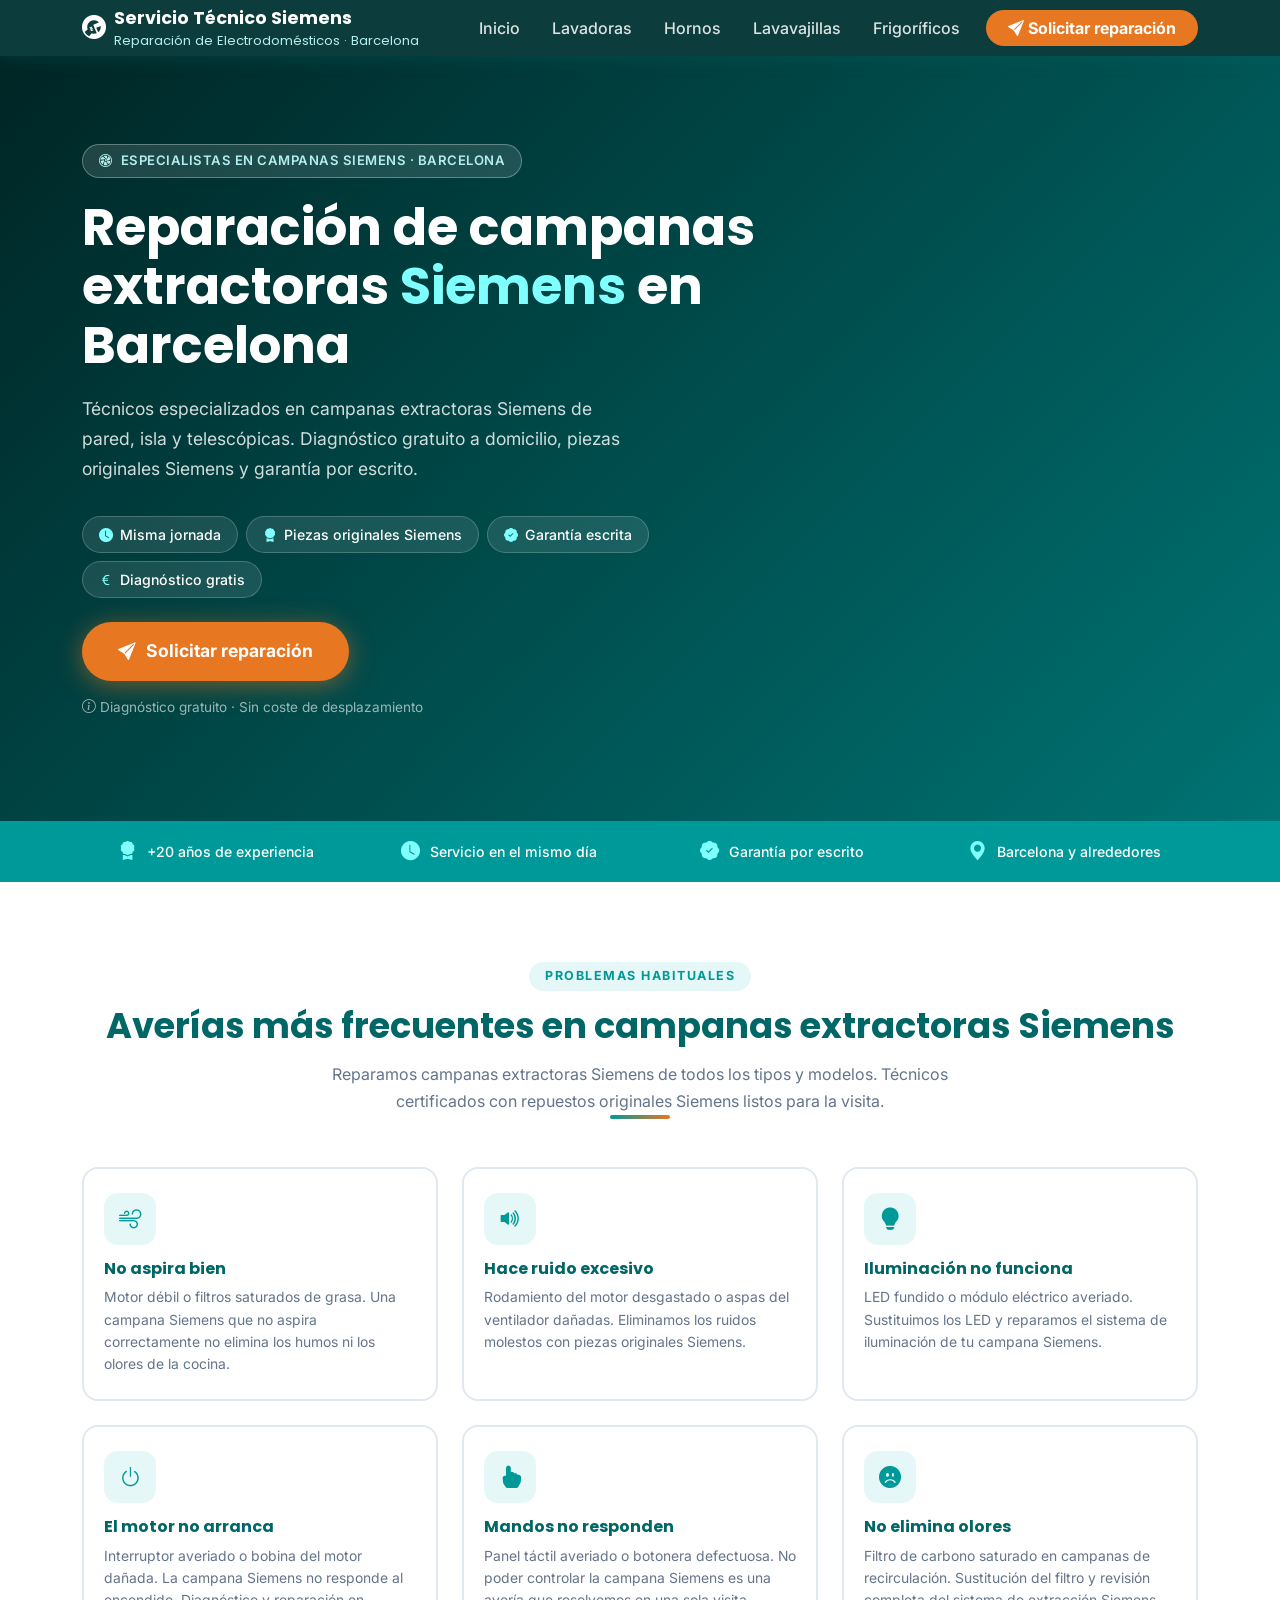
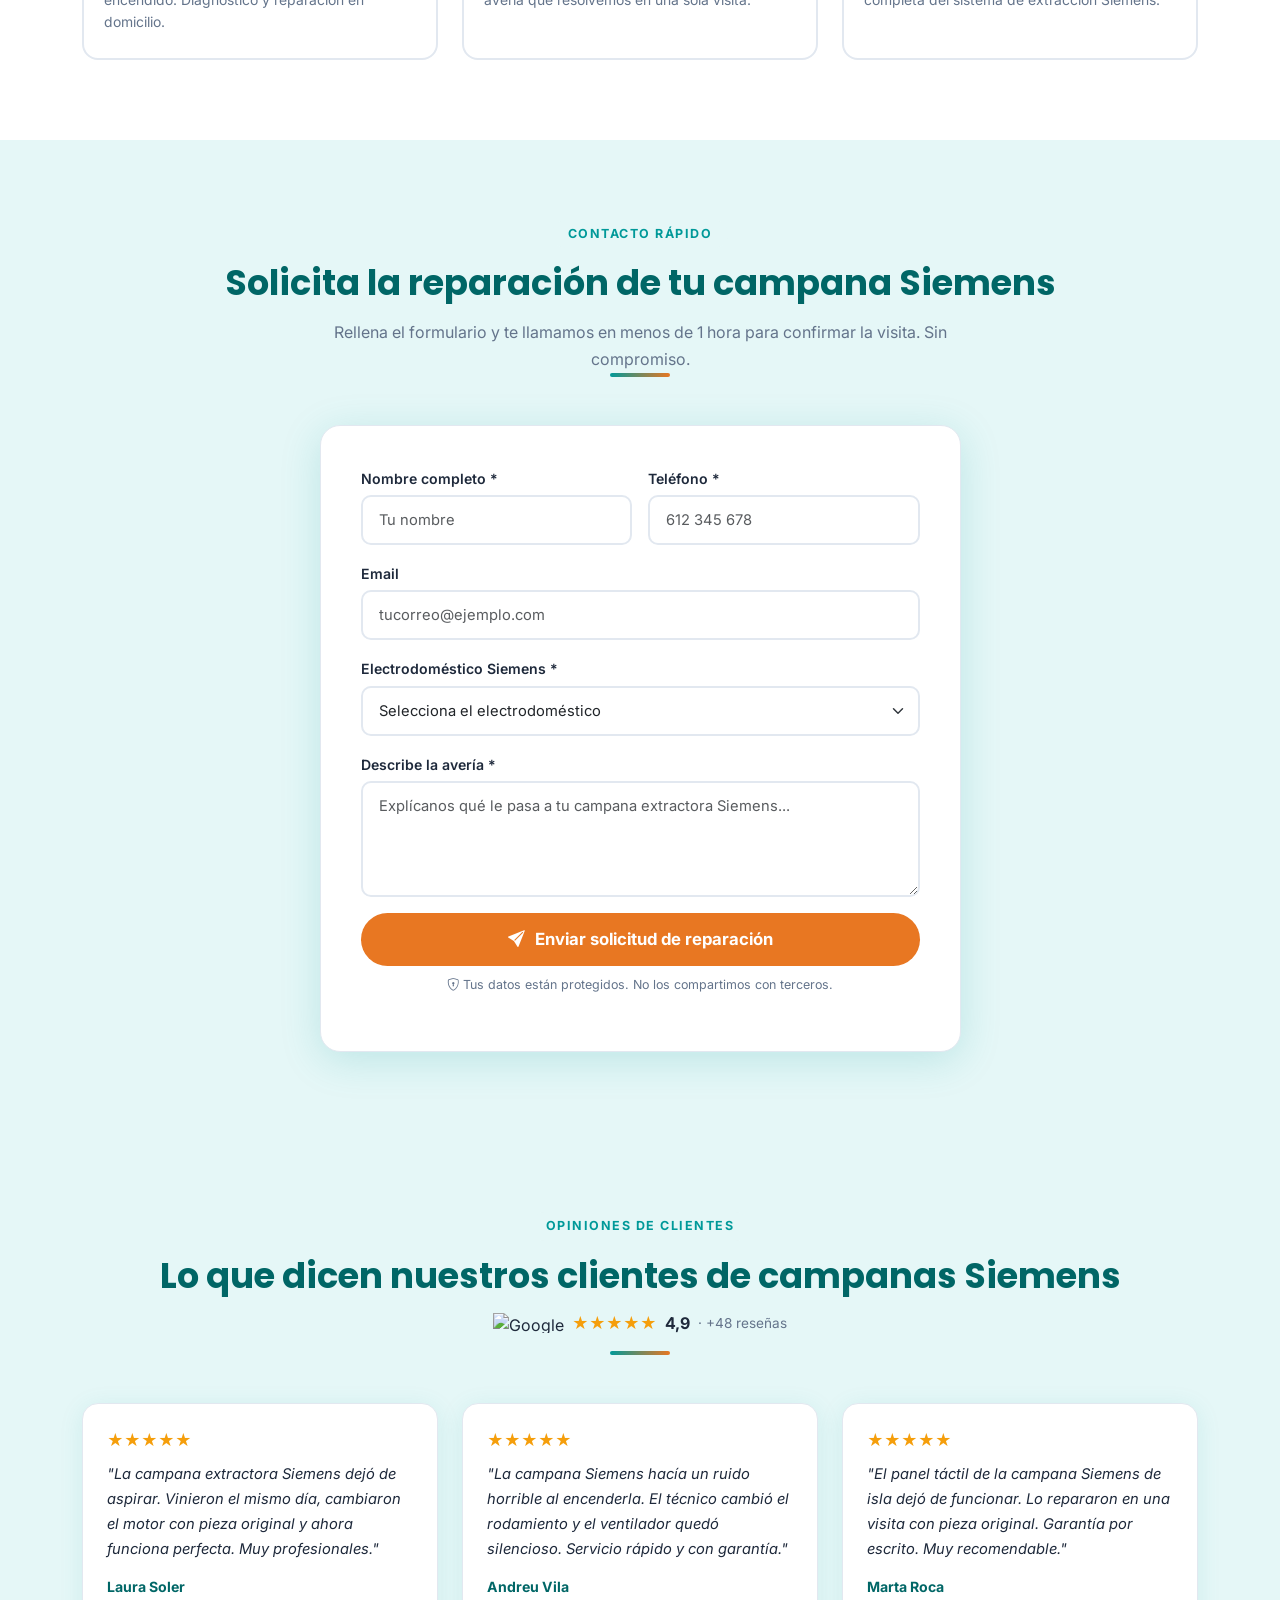
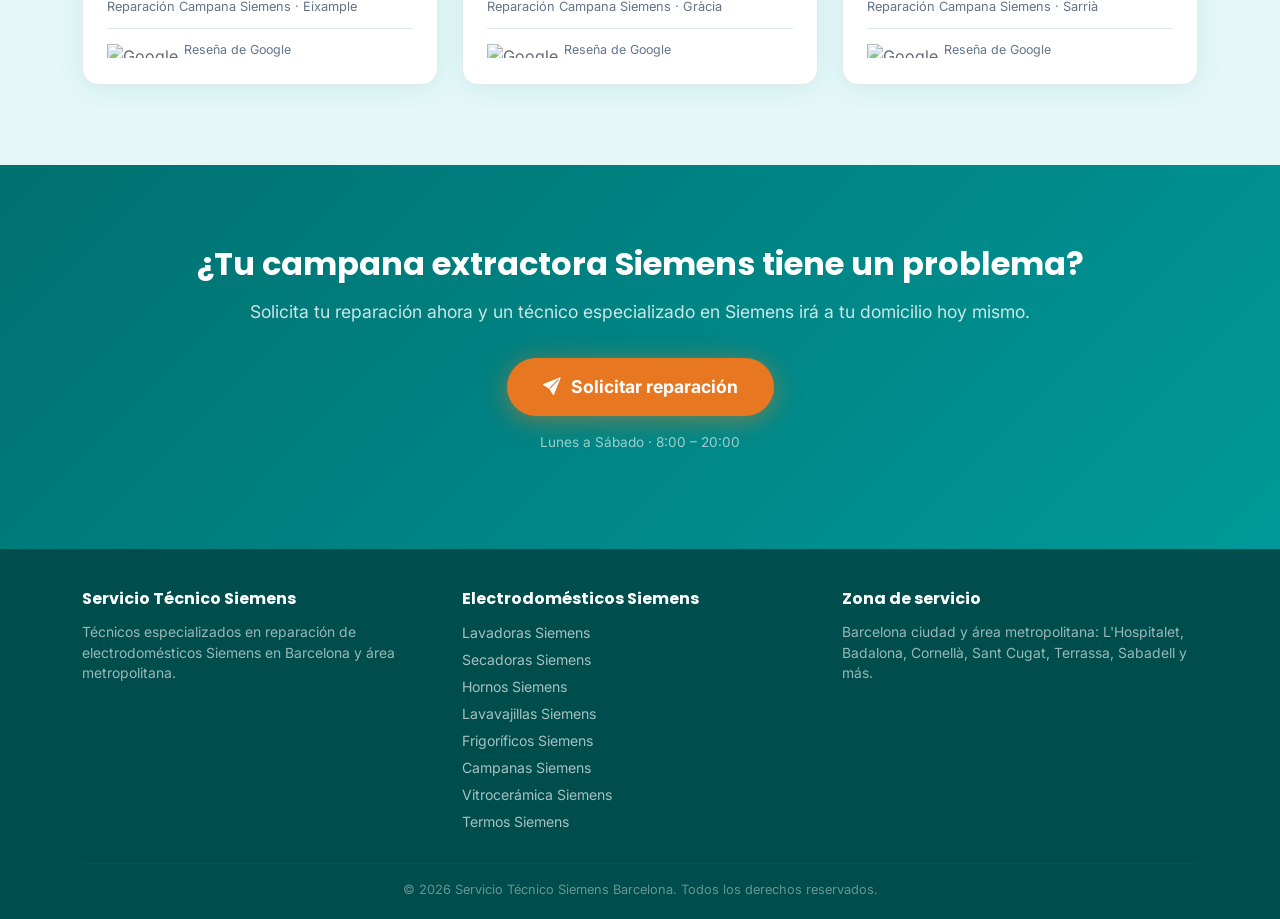
==== campanas.html @ 7dba1a5f "Sitio web completo Servicio Técnico Siemens Barcelona 9 páginas HTML optimizadas para SEO (inicio + " ====
<!DOCTYPE html>
<html lang="es">
<head>
  <meta charset="UTF-8" />
  <meta name="viewport" content="width=device-width, initial-scale=1.0" />
  <meta name="description" content="Reparación de campanas extractoras Siemens en Barcelona. Técnico a domicilio. Campanas de pared, isla y telescópicas Siemens." />
  <meta name="keywords" content="reparar campana Siemens Barcelona, campana extractora Siemens avería, campana Siemens no aspira, técnico campana Siemens Barcelona, reparación campana extractora Siemens" />
  <meta name="robots" content="index, follow" />
  <meta property="og:title" content="Reparación Campanas Extractoras Siemens Barcelona | Servicio Técnico" />
  <meta property="og:description" content="Reparación de campanas extractoras Siemens en Barcelona. Técnico a domicilio. Campanas de pared, isla y telescópicas Siemens." />
  <meta property="og:type" content="website" />
  <title>Reparación Campanas Extractoras Siemens Barcelona | Servicio Técnico</title>

  <!-- ============================================================ -->
  <!-- TODO: Google Ads – sustituye AW-XXXXXXXXXX por tu ID real    -->
  <!-- ============================================================ -->
  <script async src="https://www.googletagmanager.com/gtag/js?id=AW-XXXXXXXXXX"></script>
  <script>
    window.dataLayer = window.dataLayer || [];
    function gtag(){dataLayer.push(arguments);}
    gtag('js', new Date());
    gtag('config', 'AW-XXXXXXXXXX');
  </script>
  <script>
    (function() {
      var _origFetch = window.fetch;
      window.fetch = function() {
        var args = Array.prototype.slice.call(arguments);
        var url = args[0] instanceof Request ? args[0].url : String(args[0]);
        var promise = _origFetch.apply(this, args);
        if (url.indexOf('emailjs.com') !== -1) {
          promise.then(function(response) {
            if (response.ok && typeof gtag === 'function') {
              gtag('event', 'conversion', { 'send_to': 'AW-XXXXXXXXXX/CONVERSION_LABEL' }); // TODO: reemplaza
            }
          }).catch(function() {});
        }
        return promise;
      };
    })();
  </script>

  <!-- ============================================================ -->
  <!-- TODO: Google Tag Manager – sustituye GTM-XXXXXXX por tu ID  -->
  <!-- ============================================================ -->
  <script>(function(w,d,s,l,i){w[l]=w[l]||[];w[l].push({'gtm.start':
  new Date().getTime(),event:'gtm.js'});var f=d.getElementsByTagName(s)[0],
  j=d.createElement(s),dl=l!='dataLayer'?'&l='+l:'';j.async=true;j.src=
  'https://www.googletagmanager.com/gtm.js?id='+i+dl;f.parentNode.insertBefore(j,f);
  })(window,document,'script','dataLayer','GTM-XXXXXXX');</script>

  <!-- ============================================================ -->
  <!-- TODO: reCAPTCHA v3 – sustituye YOUR_RECAPTCHA_KEY            -->
  <!-- ============================================================ -->
  <script src="https://www.google.com/recaptcha/api.js?render=YOUR_RECAPTCHA_KEY"></script>

  <!-- ============================================================ -->
  <!-- TODO: Microsoft Clarity – sustituye YOUR_CLARITY_ID          -->
  <!-- ============================================================ -->
  <script type="text/javascript">
    (function(c,l,a,r,i,t,y){
      c[a]=c[a]||function(){(c[a].q=c[a].q||[]).push(arguments)};
      t=l.createElement(r);t.async=1;t.src="https://www.clarity.ms/tag/"+i;
      y=l.getElementsByTagName(r)[0];y.parentNode.insertBefore(t,y);
    })(window, document, "clarity", "script", "YOUR_CLARITY_ID");
  </script>

  <link rel="preconnect" href="https://fonts.googleapis.com" />
  <link rel="preconnect" href="https://fonts.gstatic.com" crossorigin />
  <link href="https://fonts.googleapis.com/css2?family=Inter:wght@400;500;600;700&family=Poppins:wght@600;700;800&display=swap" rel="stylesheet" />
  <link href="https://cdn.jsdelivr.net/npm/bootstrap@5.3.3/dist/css/bootstrap.min.css" rel="stylesheet" />
  <link rel="stylesheet" href="https://cdn.jsdelivr.net/npm/bootstrap-icons@1.11.3/font/bootstrap-icons.min.css" />

  <style>
    :root {
      --primary:#009999; --primary-dark:#006666; --primary-light:#00b3b3;
      --accent:#E87722; --accent-dark:#C55E0E;
      --light-bg:#E5F7F7; --dark-bg:#004D4D;
      --text-dark:#1e293b; --text-muted:#64748b; --border:#e2e8f0;
      --shadow:0 4px 24px rgba(0,153,153,0.10); --shadow-lg:0 8px 40px rgba(0,153,153,0.18);
    }
    * { box-sizing: border-box; }
    html { scroll-behavior: smooth; }
    body { font-family: 'Inter', sans-serif; color: var(--text-dark); background: #fff; overflow-x: hidden; }
    h1,h2,h3,h4,h5,h6 { font-family: 'Poppins', sans-serif; font-weight: 700; }
    .navbar { background: rgba(0,50,50,0.95); backdrop-filter: blur(10px); padding: 0; position: sticky; top: 0; z-index: 1000; box-shadow: 0 2px 16px rgba(0,100,100,0.35); }
    .navbar-brand { color: #fff !important; font-family: 'Poppins', sans-serif; font-weight: 700; font-size: 1.1rem; }
    .navbar-brand span { color: #b3eeee; font-weight: 400; font-size: 0.82rem; display: block; }
    .nav-link { color: rgba(255,255,255,0.85) !important; font-weight: 500; padding: 6px 14px !important; border-radius: 8px; transition: background 0.2s; }
    .nav-link:hover, .nav-link.active-page { background: rgba(255,255,255,0.15); color: #fff !important; }
    .btn-nav-cta { background: var(--accent); color: #fff !important; border-radius: 50px !important; padding: 8px 22px !important; font-weight: 700; transition: background 0.2s; text-decoration: none; }
    .btn-nav-cta:hover { background: var(--accent-dark); color: #fff !important; }
    .navbar-toggler { border-color: rgba(255,255,255,0.3); }
    .navbar-toggler-icon { filter: invert(1); }
    #hero { position: relative; min-height: 85vh; display: flex; align-items: center; overflow: hidden; background: var(--dark-bg); }
    #hero .hero-overlay { position: absolute; inset: 0; background: linear-gradient(135deg, rgba(0,30,30,0.85) 0%, rgba(0,153,153,0.50) 100%); z-index: 1; }
    #hero .container { position: relative; z-index: 2; }
    .hero-badge { display: inline-flex; align-items: center; gap: 8px; background: rgba(255,255,255,0.12); border: 1px solid rgba(255,255,255,0.3); color: #b3eeee; font-size: 0.82rem; font-weight: 600; letter-spacing: 0.5px; text-transform: uppercase; padding: 6px 16px; border-radius: 50px; margin-bottom: 20px; }
    .hero-title { font-size: clamp(1.9rem, 4.5vw, 3.2rem); color: #fff; line-height: 1.15; margin-bottom: 20px; }
    .hero-title .highlight { color: #80FFFF; }
    .hero-subtitle { font-size: 1.1rem; color: rgba(255,255,255,0.82); line-height: 1.7; margin-bottom: 32px; max-width: 560px; }
    .hero-benefit-pill { display: inline-flex; align-items: center; gap: 7px; background: rgba(255,255,255,0.10); border: 1px solid rgba(255,255,255,0.2); color: #fff; font-size: 0.88rem; font-weight: 500; padding: 7px 16px; border-radius: 50px; }
    .hero-benefit-pill i { color: #80FFFF; }
    .btn-hero-call { background: var(--accent); color: #fff; font-weight: 700; font-size: 1.1rem; padding: 16px 36px; border-radius: 50px; border: none; box-shadow: 0 4px 24px rgba(232,119,34,0.5); transition: all 0.25s; text-decoration: none; display: inline-flex; align-items: center; gap: 10px; }
    .btn-hero-call:hover { background: var(--accent-dark); transform: translateY(-2px); color: #fff; }
    #trust-bar { background: var(--primary); padding: 16px 0; }
    .trust-item { display: flex; align-items: center; gap: 10px; color: #fff; font-size: 0.88rem; font-weight: 500; }
    .trust-item i { font-size: 1.2rem; color: #80FFFF; }
    .section-label { display: inline-block; background: var(--light-bg); color: var(--primary); font-size: 0.78rem; font-weight: 700; letter-spacing: 1.5px; text-transform: uppercase; padding: 5px 16px; border-radius: 50px; margin-bottom: 14px; }
    .section-title { font-size: clamp(1.5rem, 3vw, 2.2rem); color: var(--primary-dark); line-height: 1.2; margin-bottom: 14px; }
    .section-subtitle { color: var(--text-muted); font-size: 1rem; line-height: 1.7; max-width: 620px; margin: 0 auto; }
    .section-divider { width: 60px; height: 4px; background: linear-gradient(90deg, var(--primary) 0%, var(--accent) 100%); border-radius: 2px; margin: 0 auto 40px; }
    .problem-card { border: 2px solid var(--border); border-radius: 16px; padding: 24px 20px; height: 100%; transition: all 0.25s; }
    .problem-card:hover { border-color: var(--primary); box-shadow: var(--shadow-lg); transform: translateY(-3px); }
    .problem-icon { width: 52px; height: 52px; background: var(--light-bg); border-radius: 14px; display: flex; align-items: center; justify-content: center; margin-bottom: 14px; }
    .problem-icon i { font-size: 1.4rem; color: var(--primary); }
    .problem-card h3 { font-size: 1rem; margin-bottom: 8px; color: var(--primary-dark); }
    .problem-card p { font-size: 0.87rem; color: var(--text-muted); margin: 0; line-height: 1.6; }
    .form-card { background: #fff; border-radius: 20px; padding: 40px; box-shadow: var(--shadow-lg); border: 1px solid var(--border); }
    .form-label { font-size: 0.88rem; font-weight: 600; margin-bottom: 6px; color: var(--text-dark); }
    .form-control, .form-select { border: 2px solid var(--border); border-radius: 10px; padding: 12px 16px; font-size: 0.92rem; transition: border-color 0.2s, box-shadow 0.2s; }
    .form-control:focus, .form-select:focus { border-color: var(--primary); box-shadow: 0 0 0 3px rgba(0,153,153,0.12); outline: none; }
    .btn-submit { background: var(--accent); color: #fff; font-weight: 700; font-size: 1.05rem; padding: 14px 32px; border-radius: 50px; border: none; width: 100%; display: flex; align-items: center; justify-content: center; gap: 10px; transition: all 0.25s; cursor: pointer; }
    .btn-submit:hover { background: var(--accent-dark); transform: translateY(-1px); }
    .btn-submit:disabled { opacity: 0.7; cursor: not-allowed; transform: none; }
    #reviews { padding: 80px 0; background: var(--light-bg); }
    .review-card { background: #fff; border-radius: 16px; padding: 24px; box-shadow: var(--shadow); border: 1px solid var(--border); height: 100%; }
    .review-stars { color: #f59e0b; font-size: 1rem; margin-bottom: 10px; }
    .review-text { color: var(--text-dark); font-size: 0.92rem; line-height: 1.7; margin-bottom: 14px; font-style: italic; }
    .reviewer-name { font-weight: 700; font-size: 0.88rem; color: var(--primary-dark); }
    .reviewer-appliance { font-size: 0.8rem; color: var(--text-muted); }
    .google-badge { display: flex; align-items: center; gap: 6px; margin-top: 12px; padding-top: 12px; border-top: 1px solid var(--border); }
    #cookieBanner { display:none; position:fixed; bottom:0; left:0; right:0; z-index:9998; background:#002B2B; color:#fff; padding:16px 22px; box-shadow:0 -4px 24px rgba(0,0,0,0.25); }
    footer { background: var(--dark-bg); color: rgba(255,255,255,0.75); padding: 40px 0 20px; }
    footer a { color: rgba(255,255,255,0.65); text-decoration: none; display: block; margin-bottom: 6px; font-size: 0.88rem; }
    footer a:hover { color: #fff; }
    footer h6 { color: #fff; font-weight: 700; margin-bottom: 14px; }
  </style>
</head>
<body>

<noscript><iframe src="https://www.googletagmanager.com/ns.html?id=GTM-XXXXXXX" height="0" width="0" style="display:none;visibility:hidden"></iframe></noscript>

<nav class="navbar navbar-expand-lg">
  <div class="container">
    <a class="navbar-brand d-flex align-items-center gap-2" href="index.html">
      <i class="bi bi-wrench-adjustable-circle-fill fs-4"></i>
      <div>Servicio Técnico Siemens<span>Reparación de Electrodomésticos · Barcelona</span></div>
    </a>
    <button class="navbar-toggler" type="button" data-bs-toggle="collapse" data-bs-target="#navMenu"><span class="navbar-toggler-icon"></span></button>
    <div class="collapse navbar-collapse" id="navMenu">
      <ul class="navbar-nav ms-auto align-items-center gap-1">
        <li class="nav-item"><a class="nav-link" href="index.html">Inicio</a></li>
        <li class="nav-item"><a class="nav-link" href="lavadoras.html">Lavadoras</a></li>
        <li class="nav-item"><a class="nav-link" href="hornos.html">Hornos</a></li>
        <li class="nav-item"><a class="nav-link" href="lavavajillas.html">Lavavajillas</a></li>
        <li class="nav-item"><a class="nav-link" href="frigorificos.html">Frigoríficos</a></li>
        <li class="nav-item ms-2"><a href="#contacto" class="btn-nav-cta"><i class="bi bi-send-fill me-1"></i>Solicitar reparación</a></li>
      </ul>
    </div>
  </div>
</nav>

<section id="hero">
  <div class="hero-overlay"></div>
  <div class="container py-5">
    <div class="row align-items-center g-5">
      <div class="col-lg-8">
        <div class="hero-badge"><i class="bi bi-fan"></i> Especialistas en Campanas Siemens · Barcelona</div>
        <h1 class="hero-title">Reparación de campanas extractoras <span class="highlight">Siemens</span> en Barcelona</h1>
        <p class="hero-subtitle">Técnicos especializados en campanas extractoras Siemens de pared, isla y telescópicas. Diagnóstico gratuito a domicilio, piezas originales Siemens y garantía por escrito.</p>
        <div class="d-flex flex-wrap gap-2 mb-4">
          <span class="hero-benefit-pill"><i class="bi bi-clock-fill"></i> Misma jornada</span>
          <span class="hero-benefit-pill"><i class="bi bi-award-fill"></i> Piezas originales Siemens</span>
          <span class="hero-benefit-pill"><i class="bi bi-patch-check-fill"></i> Garantía escrita</span>
          <span class="hero-benefit-pill"><i class="bi bi-currency-euro"></i> Diagnóstico gratis</span>
        </div>
        <a href="#contacto" class="btn-hero-call"><i class="bi bi-send-fill"></i> Solicitar reparación</a>
        <p class="mt-3" style="color:rgba(255,255,255,0.6);font-size:0.85rem;"><i class="bi bi-info-circle me-1"></i>Diagnóstico gratuito · Sin coste de desplazamiento</p>
      </div>
    </div>
  </div>
</section>

<div id="trust-bar">
  <div class="container">
    <div class="row g-3 justify-content-center text-center">
      <div class="col-6 col-md-3"><div class="trust-item justify-content-center"><i class="bi bi-award-fill"></i><span>+20 años de experiencia</span></div></div>
      <div class="col-6 col-md-3"><div class="trust-item justify-content-center"><i class="bi bi-clock-fill"></i><span>Servicio en el mismo día</span></div></div>
      <div class="col-6 col-md-3"><div class="trust-item justify-content-center"><i class="bi bi-patch-check-fill"></i><span>Garantía por escrito</span></div></div>
      <div class="col-6 col-md-3"><div class="trust-item justify-content-center"><i class="bi bi-geo-alt-fill"></i><span>Barcelona y alrededores</span></div></div>
    </div>
  </div>
</div>

<section style="padding:80px 0; background:#fff;">
  <div class="container">
    <div class="text-center mb-5">
      <div class="section-label">Problemas habituales</div>
      <h2 class="section-title">Averías más frecuentes en campanas extractoras Siemens</h2>
      <p class="section-subtitle">Reparamos campanas extractoras Siemens de todos los tipos y modelos. Técnicos certificados con repuestos originales Siemens listos para la visita.</p>
      <div class="section-divider"></div>
    </div>
    <div class="row g-4">
      <div class="col-md-6 col-lg-4">
        <div class="problem-card">
          <div class="problem-icon"><i class="bi bi-wind"></i></div>
          <h3>No aspira bien</h3>
          <p>Motor débil o filtros saturados de grasa. Una campana Siemens que no aspira correctamente no elimina los humos ni los olores de la cocina.</p>
        </div>
      </div>
      <div class="col-md-6 col-lg-4">
        <div class="problem-card">
          <div class="problem-icon"><i class="bi bi-volume-up-fill"></i></div>
          <h3>Hace ruido excesivo</h3>
          <p>Rodamiento del motor desgastado o aspas del ventilador dañadas. Eliminamos los ruidos molestos con piezas originales Siemens.</p>
        </div>
      </div>
      <div class="col-md-6 col-lg-4">
        <div class="problem-card">
          <div class="problem-icon"><i class="bi bi-lightbulb-fill"></i></div>
          <h3>Iluminación no funciona</h3>
          <p>LED fundido o módulo eléctrico averiado. Sustituimos los LED y reparamos el sistema de iluminación de tu campana Siemens.</p>
        </div>
      </div>
      <div class="col-md-6 col-lg-4">
        <div class="problem-card">
          <div class="problem-icon"><i class="bi bi-power"></i></div>
          <h3>El motor no arranca</h3>
          <p>Interruptor averiado o bobina del motor dañada. La campana Siemens no responde al encendido. Diagnóstico y reparación en domicilio.</p>
        </div>
      </div>
      <div class="col-md-6 col-lg-4">
        <div class="problem-card">
          <div class="problem-icon"><i class="bi bi-hand-index-fill"></i></div>
          <h3>Mandos no responden</h3>
          <p>Panel táctil averiado o botonera defectuosa. No poder controlar la campana Siemens es una avería que resolvemos en una sola visita.</p>
        </div>
      </div>
      <div class="col-md-6 col-lg-4">
        <div class="problem-card">
          <div class="problem-icon"><i class="bi bi-emoji-frown-fill"></i></div>
          <h3>No elimina olores</h3>
          <p>Filtro de carbono saturado en campanas de recirculación. Sustitución del filtro y revisión completa del sistema de extracción Siemens.</p>
        </div>
      </div>
    </div>
  </div>
</section>

<section id="contacto" style="padding:80px 0; background: var(--light-bg);">
  <div class="container">
    <div class="text-center mb-5">
      <div class="section-label">Contacto rápido</div>
      <h2 class="section-title">Solicita la reparación de tu campana Siemens</h2>
      <p class="section-subtitle">Rellena el formulario y te llamamos en menos de 1 hora para confirmar la visita. Sin compromiso.</p>
      <div class="section-divider"></div>
    </div>
    <div class="row justify-content-center">
      <div class="col-lg-7">
        <div class="form-card">
          <form id="contactForm">
            <div class="row g-3">
              <div class="col-md-6">
                <label class="form-label">Nombre completo *</label>
                <input type="text" name="nombre" class="form-control" placeholder="Tu nombre" required />
              </div>
              <div class="col-md-6">
                <label class="form-label">Teléfono *</label>
                <input type="tel" name="telefono" class="form-control" placeholder="612 345 678" required />
              </div>
              <div class="col-12">
                <label class="form-label">Email</label>
                <input type="email" name="email" class="form-control" placeholder="tucorreo@ejemplo.com" />
              </div>
              <div class="col-12">
                <label class="form-label">Electrodoméstico Siemens *</label>
                <select name="electrodomestico" class="form-select" required>
                  <option value="">Selecciona el electrodoméstico</option>
                  <option>Lavadora Siemens</option>
                  <option>Secadora Siemens</option>
                  <option>Horno Siemens</option>
                  <option>Lavavajillas Siemens</option>
                  <option>Frigorífico Siemens</option>
                  <option>Campana extractora Siemens</option>
                  <option>Vitrocerámica / Inducción Siemens</option>
                  <option>Termo eléctrico Siemens</option>
                  <option>Otro electrodoméstico Siemens</option>
                </select>
              </div>
              <div class="col-12">
                <label class="form-label">Describe la avería *</label>
                <textarea name="descripcion" class="form-control" rows="4" placeholder="Explícanos qué le pasa a tu campana extractora Siemens..." required></textarea>
              </div>
              <div class="col-12">
                <button type="submit" class="btn-submit" id="submitBtn">
                  <i class="bi bi-send-fill"></i> Enviar solicitud de reparación
                </button>
                <p style="font-size:0.78rem;color:var(--text-muted);margin-top:10px;text-align:center;">
                  <i class="bi bi-shield-lock me-1"></i>Tus datos están protegidos. No los compartimos con terceros.
                </p>
              </div>
            </div>
          </form>
          <div id="formSuccess" style="display:none;text-align:center;padding:30px;">
            <i class="bi bi-check-circle-fill" style="font-size:3rem;color:#16a34a;"></i>
            <h3 style="margin-top:16px;color:#16a34a;">¡Solicitud enviada con éxito!</h3>
            <p style="color:var(--text-muted);">Hemos recibido tu solicitud. Te contactaremos en menos de 1 hora para confirmar la visita.</p>
          </div>
          <div id="formError" style="display:none;padding:20px;background:#FEF2F2;border-radius:10px;margin-top:16px;">
            <p style="color:#DC2626;margin:0;text-align:center;"><i class="bi bi-exclamation-circle me-2"></i>Hubo un error al enviar el formulario. Por favor, inténtalo de nuevo.</p>
          </div>
        </div>
      </div>
    </div>
  </div>
</section>

<section id="reviews">
  <div class="container">
    <div class="text-center mb-5">
      <div class="section-label">Opiniones de clientes</div>
      <h2 class="section-title">Lo que dicen nuestros clientes de campanas Siemens</h2>
      <div class="d-flex align-items-center justify-content-center gap-2 mb-3">
        <img src="https://www.google.com/images/branding/googlelogo/2x/googlelogo_color_92x30dp.png" alt="Google" style="height:20px;width:auto;" loading="lazy" />
        <span style="color:#f59e0b;font-size:1rem;">★★★★★</span>
        <strong>4,9</strong>
        <span style="color:var(--text-muted);font-size:0.85rem;">· +48 reseñas</span>
      </div>
      <div class="section-divider"></div>
    </div>
    <div class="row g-4">
      <div class="col-md-6 col-lg-4">
        <div class="review-card">
          <div class="review-stars">★★★★★</div>
          <p class="review-text">"La campana extractora Siemens dejó de aspirar. Vinieron el mismo día, cambiaron el motor con pieza original y ahora funciona perfecta. Muy profesionales."</p>
          <div class="reviewer-name">Laura Soler</div>
          <div class="reviewer-appliance">Reparación Campana Siemens · Eixample</div>
          <div class="google-badge"><img src="https://www.google.com/images/branding/googlelogo/2x/googlelogo_color_92x30dp.png" alt="Google" style="height:14px;opacity:0.7;" loading="lazy" /><span style="font-size:0.78rem;color:var(--text-muted);">Reseña de Google</span></div>
        </div>
      </div>
      <div class="col-md-6 col-lg-4">
        <div class="review-card">
          <div class="review-stars">★★★★★</div>
          <p class="review-text">"La campana Siemens hacía un ruido horrible al encenderla. El técnico cambió el rodamiento y el ventilador quedó silencioso. Servicio rápido y con garantía."</p>
          <div class="reviewer-name">Andreu Vila</div>
          <div class="reviewer-appliance">Reparación Campana Siemens · Gràcia</div>
          <div class="google-badge"><img src="https://www.google.com/images/branding/googlelogo/2x/googlelogo_color_92x30dp.png" alt="Google" style="height:14px;opacity:0.7;" loading="lazy" /><span style="font-size:0.78rem;color:var(--text-muted);">Reseña de Google</span></div>
        </div>
      </div>
      <div class="col-md-6 col-lg-4">
        <div class="review-card">
          <div class="review-stars">★★★★★</div>
          <p class="review-text">"El panel táctil de la campana Siemens de isla dejó de funcionar. Lo repararon en una visita con pieza original. Garantía por escrito. Muy recomendable."</p>
          <div class="reviewer-name">Marta Roca</div>
          <div class="reviewer-appliance">Reparación Campana Siemens · Sarrià</div>
          <div class="google-badge"><img src="https://www.google.com/images/branding/googlelogo/2x/googlelogo_color_92x30dp.png" alt="Google" style="height:14px;opacity:0.7;" loading="lazy" /><span style="font-size:0.78rem;color:var(--text-muted);">Reseña de Google</span></div>
        </div>
      </div>
    </div>
  </div>
</section>

<section style="padding:80px 0;background:linear-gradient(135deg,#007070 0%,#009999 100%);">
  <div class="container text-center">
    <h2 style="color:#fff;margin-bottom:16px;">¿Tu campana extractora Siemens tiene un problema?</h2>
    <p style="color:rgba(255,255,255,0.8);font-size:1.1rem;margin-bottom:32px;">Solicita tu reparación ahora y un técnico especializado en Siemens irá a tu domicilio hoy mismo.</p>
    <a href="#contacto" class="btn-hero-call" style="font-size:1.1rem;padding:16px 36px;"><i class="bi bi-send-fill"></i> Solicitar reparación</a>
    <p class="mt-3" style="color:rgba(255,255,255,0.6);font-size:0.85rem;">Lunes a Sábado · 8:00 – 20:00</p>
  </div>
</section>

<footer>
  <div class="container">
    <div class="row g-4 mb-4">
      <div class="col-md-4">
        <h6>Servicio Técnico Siemens</h6>
        <p style="font-size:0.87rem;color:rgba(255,255,255,0.6);">Técnicos especializados en reparación de electrodomésticos Siemens en Barcelona y área metropolitana.</p>
          </div>
      <div class="col-md-4">
        <h6>Electrodomésticos Siemens</h6>
        <a href="lavadoras.html">Lavadoras Siemens</a>
        <a href="secadoras.html">Secadoras Siemens</a>
        <a href="hornos.html">Hornos Siemens</a>
        <a href="lavavajillas.html">Lavavajillas Siemens</a>
        <a href="frigorificos.html">Frigoríficos Siemens</a>
        <a href="campanas.html">Campanas Siemens</a>
        <a href="vitroceramica.html">Vitrocerámica Siemens</a>
        <a href="termos.html">Termos Siemens</a>
      </div>
      <div class="col-md-4">
        <h6>Zona de servicio</h6>
        <p style="font-size:0.87rem;color:rgba(255,255,255,0.6);">Barcelona ciudad y área metropolitana: L'Hospitalet, Badalona, Cornellà, Sant Cugat, Terrassa, Sabadell y más.</p>
      </div>
    </div>
    <hr style="border-color:rgba(255,255,255,0.1);" />
    <p style="font-size:0.8rem;text-align:center;margin:0;color:rgba(255,255,255,0.4);">© 2026 Servicio Técnico Siemens Barcelona. Todos los derechos reservados.</p>
  </div>
</footer>

<div id="cookieBanner">
  <div class="d-flex flex-wrap align-items-center justify-content-between gap-3">
    <p style="margin:0;font-size:0.88rem;">Usamos cookies para mejorar tu experiencia. <a href="#" style="color:#80FFFF;">Más información</a></p>
    <div class="d-flex gap-2">
      <button onclick="document.getElementById('cookieBanner').style.display='none';localStorage.setItem('cookiesOk','1');" style="background:var(--primary);color:#fff;border:none;padding:8px 20px;border-radius:50px;font-weight:600;cursor:pointer;">Aceptar</button>
      <button onclick="document.getElementById('cookieBanner').style.display='none';" style="background:transparent;color:rgba(255,255,255,0.7);border:1px solid rgba(255,255,255,0.3);padding:8px 20px;border-radius:50px;cursor:pointer;">Rechazar</button>
    </div>
  </div>
</div>


<script src="https://cdn.jsdelivr.net/npm/bootstrap@5.3.3/dist/js/bootstrap.bundle.min.js"></script>
<!-- ============================================================ -->
<!-- TODO: EmailJS – reemplaza con tus credenciales reales        -->
<!-- ============================================================ -->
<script type="text/javascript" src="https://cdn.jsdelivr.net/npm/@emailjs/browser@4/dist/email.min.js"></script>
<script>
  (function(){ emailjs.init({ publicKey: "YOUR_EMAILJS_PUBLIC_KEY" }); })();

  document.querySelector('select[name="electrodomestico"]').value = 'Campana extractora Siemens';

  document.getElementById('contactForm').addEventListener('submit', function(e) {
    e.preventDefault();
    var btn = document.getElementById('submitBtn');
    btn.disabled = true;
    btn.innerHTML = '<i class="bi bi-hourglass-split"></i> Enviando...';
    emailjs.sendForm('YOUR_SERVICE_ID', 'YOUR_TEMPLATE_ID', this)
      .then(function() {
        document.getElementById('contactForm').style.display = 'none';
        document.getElementById('formSuccess').style.display = 'block';
      }, function() {
        document.getElementById('formError').style.display = 'block';
        btn.disabled = false;
        btn.innerHTML = '<i class="bi bi-send-fill"></i> Enviar solicitud de reparación';
      });
  });

  if (!localStorage.getItem('cookiesOk')) {
    document.getElementById('cookieBanner').style.display = 'block';
  }
</script>
</body>
</html>
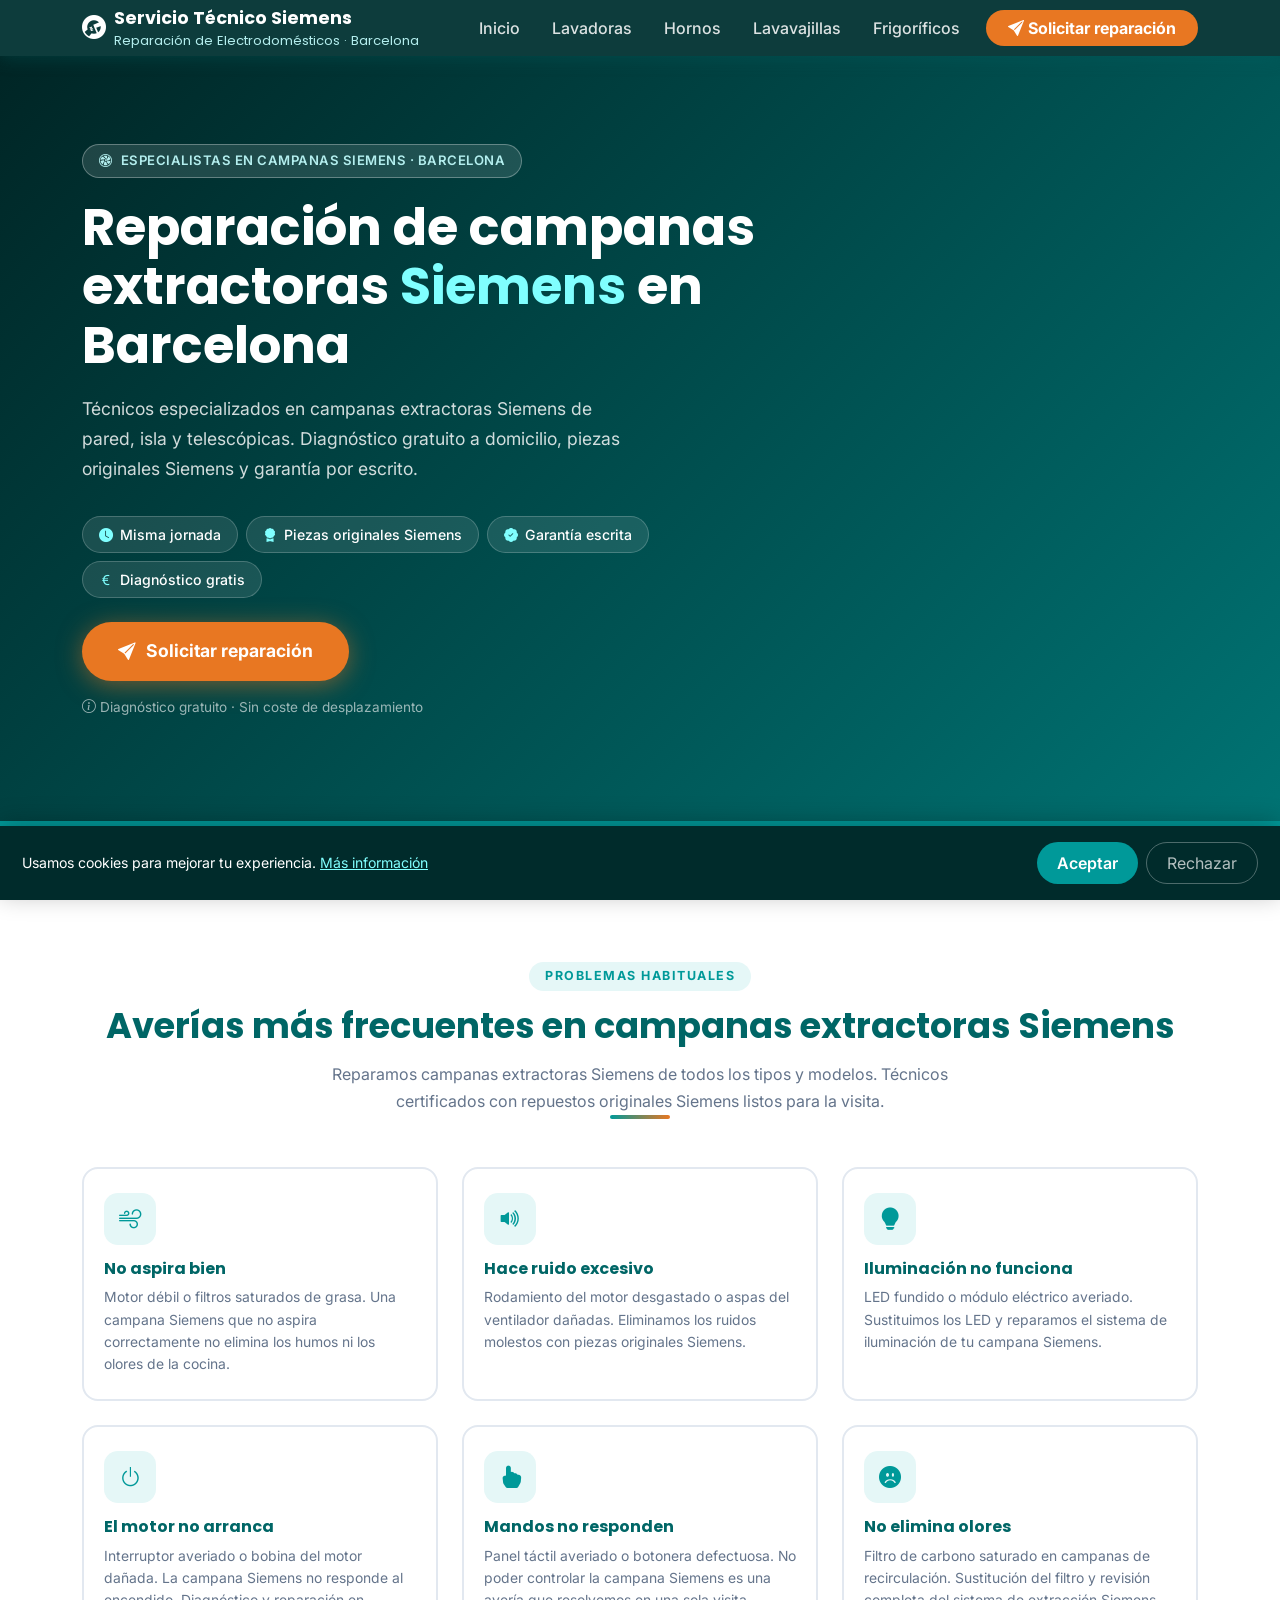
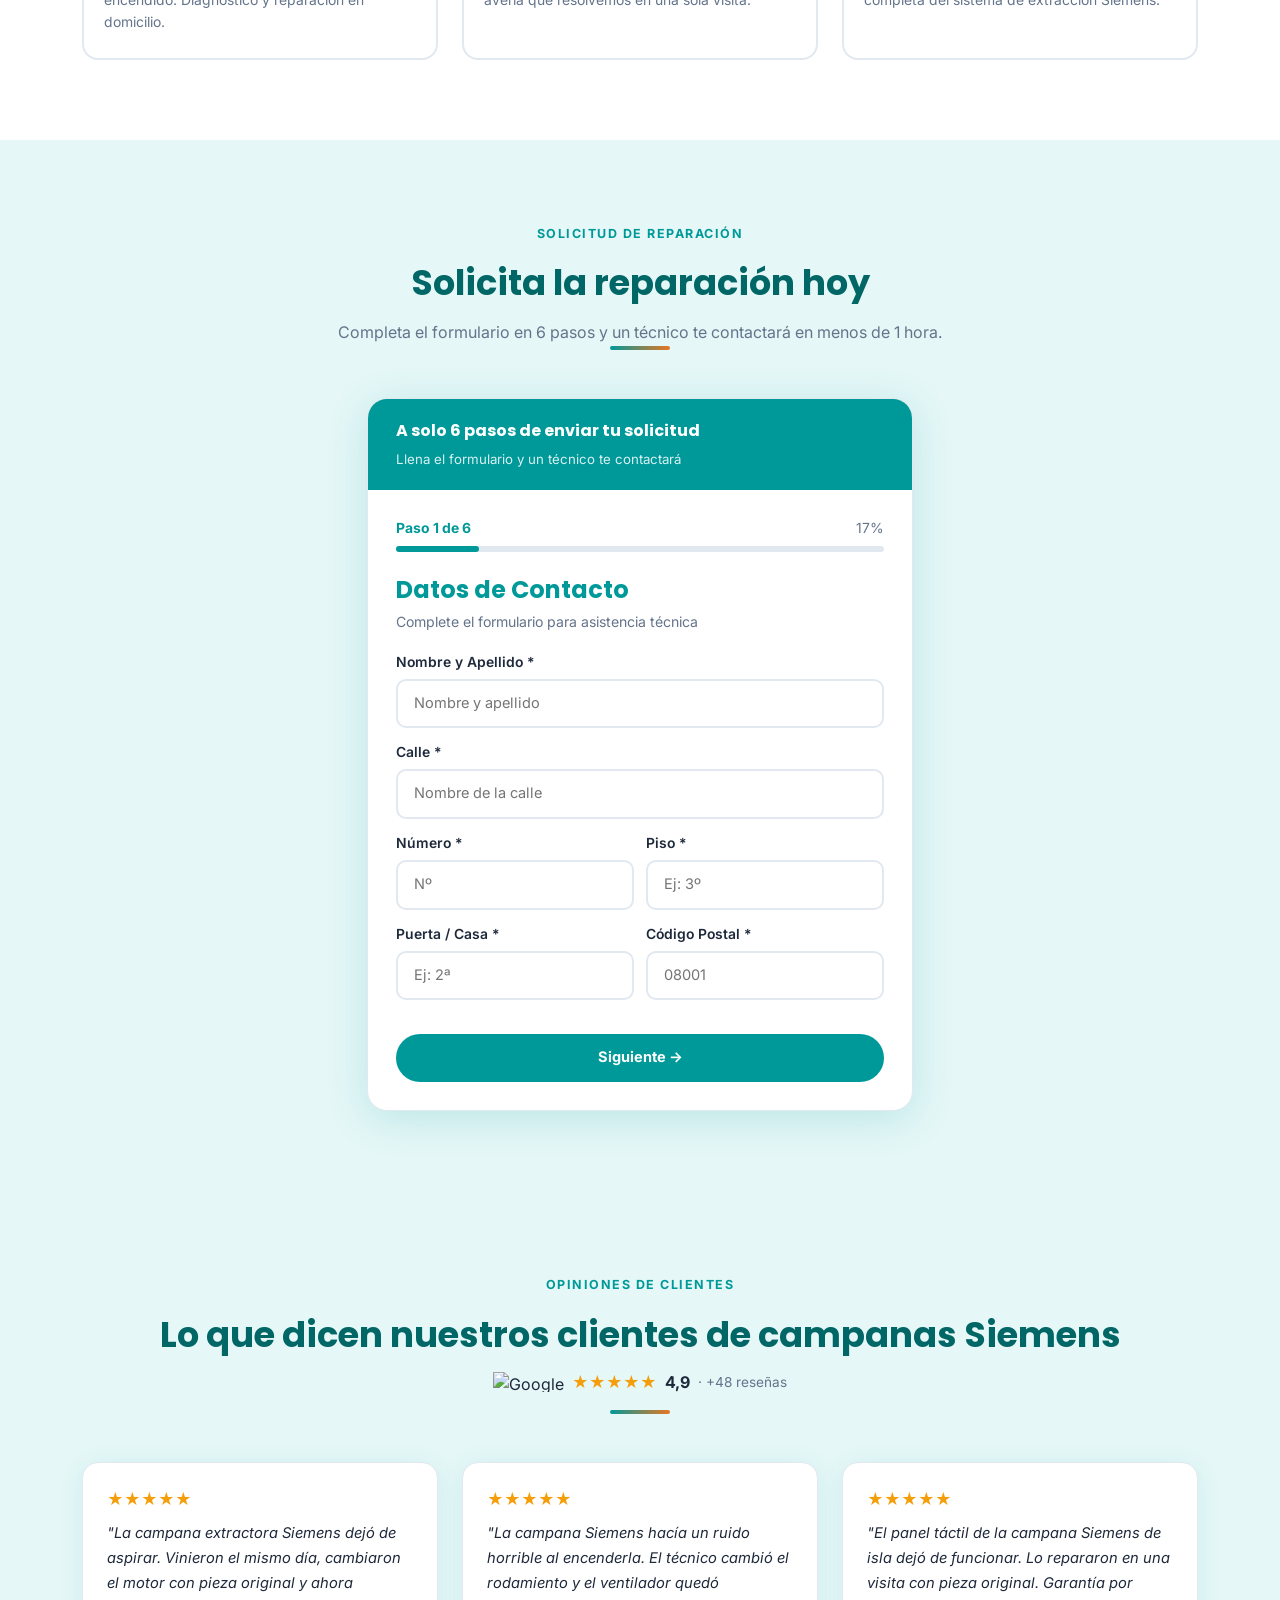
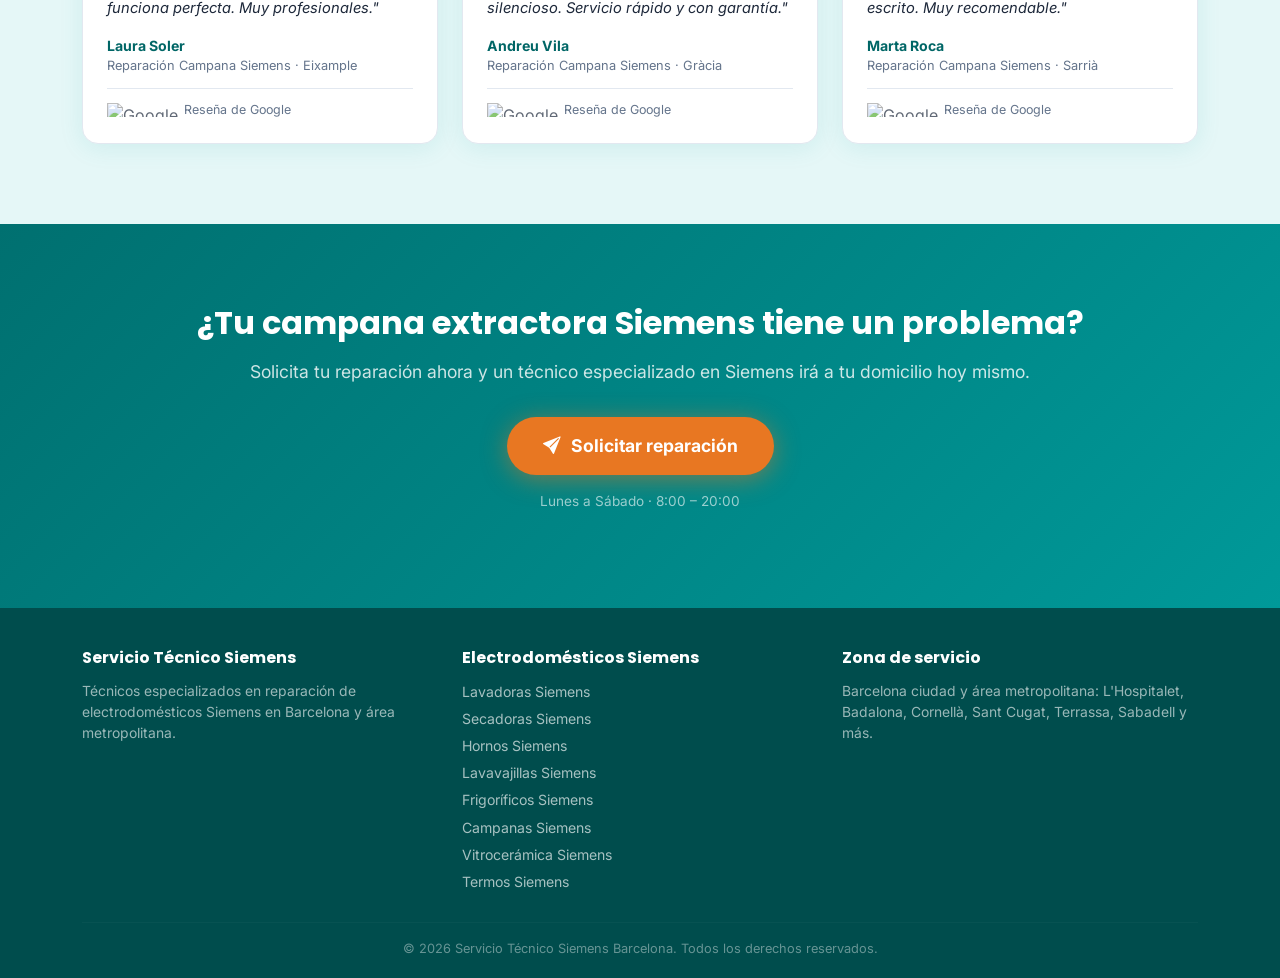
==== commit 92e24a4b: "Reemplazar formulario por wizard multi-paso de 6 pasos Formulario guiado: datos personales (calle/nº" ====
--- a/campanas.html
+++ b/campanas.html
@@ -136,6 +136,7 @@
     footer a:hover { color: #fff; }
     footer h6 { color: #fff; font-weight: 700; margin-bottom: 14px; }
   </style>
+<link rel="stylesheet" href="form-wizard.css" />
 </head>
 <body>
 
@@ -248,68 +249,22 @@
   </div>
 </section>
 
-<section id="contacto" style="padding:80px 0; background: var(--light-bg);">
+<section id="contacto" style="padding:80px 0;background:var(--light-bg);">
   <div class="container">
     <div class="text-center mb-5">
-      <div class="section-label">Contacto rápido</div>
-      <h2 class="section-title">Solicita la reparación de tu campana Siemens</h2>
-      <p class="section-subtitle">Rellena el formulario y te llamamos en menos de 1 hora para confirmar la visita. Sin compromiso.</p>
+      <div class="section-label">Solicitud de reparación</div>
+      <h2 class="section-title">Solicita la reparación hoy</h2>
+      <p class="section-subtitle">Completa el formulario en 6 pasos y un técnico te contactará en menos de 1 hora.</p>
       <div class="section-divider"></div>
     </div>
     <div class="row justify-content-center">
-      <div class="col-lg-7">
-        <div class="form-card">
-          <form id="contactForm">
-            <div class="row g-3">
-              <div class="col-md-6">
-                <label class="form-label">Nombre completo *</label>
-                <input type="text" name="nombre" class="form-control" placeholder="Tu nombre" required />
-              </div>
-              <div class="col-md-6">
-                <label class="form-label">Teléfono *</label>
-                <input type="tel" name="telefono" class="form-control" placeholder="612 345 678" required />
-              </div>
-              <div class="col-12">
-                <label class="form-label">Email</label>
-                <input type="email" name="email" class="form-control" placeholder="tucorreo@ejemplo.com" />
-              </div>
-              <div class="col-12">
-                <label class="form-label">Electrodoméstico Siemens *</label>
-                <select name="electrodomestico" class="form-select" required>
-                  <option value="">Selecciona el electrodoméstico</option>
-                  <option>Lavadora Siemens</option>
-                  <option>Secadora Siemens</option>
-                  <option>Horno Siemens</option>
-                  <option>Lavavajillas Siemens</option>
-                  <option>Frigorífico Siemens</option>
-                  <option>Campana extractora Siemens</option>
-                  <option>Vitrocerámica / Inducción Siemens</option>
-                  <option>Termo eléctrico Siemens</option>
-                  <option>Otro electrodoméstico Siemens</option>
-                </select>
-              </div>
-              <div class="col-12">
-                <label class="form-label">Describe la avería *</label>
-                <textarea name="descripcion" class="form-control" rows="4" placeholder="Explícanos qué le pasa a tu campana extractora Siemens..." required></textarea>
-              </div>
-              <div class="col-12">
-                <button type="submit" class="btn-submit" id="submitBtn">
-                  <i class="bi bi-send-fill"></i> Enviar solicitud de reparación
-                </button>
-                <p style="font-size:0.78rem;color:var(--text-muted);margin-top:10px;text-align:center;">
-                  <i class="bi bi-shield-lock me-1"></i>Tus datos están protegidos. No los compartimos con terceros.
-                </p>
-              </div>
-            </div>
-          </form>
-          <div id="formSuccess" style="display:none;text-align:center;padding:30px;">
-            <i class="bi bi-check-circle-fill" style="font-size:3rem;color:#16a34a;"></i>
-            <h3 style="margin-top:16px;color:#16a34a;">¡Solicitud enviada con éxito!</h3>
-            <p style="color:var(--text-muted);">Hemos recibido tu solicitud. Te contactaremos en menos de 1 hora para confirmar la visita.</p>
+      <div class="col-lg-7 col-xl-6">
+        <div class="wizard-card" data-marca="Siemens" data-electrodomestico="campana">
+          <div class="wizard-hdr">
+            <b>A solo 6 pasos de enviar tu solicitud</b>
+            <small>Llena el formulario y un técnico te contactará</small>
           </div>
-          <div id="formError" style="display:none;padding:20px;background:#FEF2F2;border-radius:10px;margin-top:16px;">
-            <p style="color:#DC2626;margin:0;text-align:center;"><i class="bi bi-exclamation-circle me-2"></i>Hubo un error al enviar el formulario. Por favor, inténtalo de nuevo.</p>
-          </div>
+          <div class="wizard-body" id="wizardBody"></div>
         </div>
       </div>
     </div>
@@ -414,30 +369,10 @@
 <!-- TODO: EmailJS – reemplaza con tus credenciales reales        -->
 <!-- ============================================================ -->
 <script type="text/javascript" src="https://cdn.jsdelivr.net/npm/@emailjs/browser@4/dist/email.min.js"></script>
+
+<script src="form-wizard.js"></script>
 <script>
-  (function(){ emailjs.init({ publicKey: "YOUR_EMAILJS_PUBLIC_KEY" }); })();
-
-  document.querySelector('select[name="electrodomestico"]').value = 'Campana extractora Siemens';
-
-  document.getElementById('contactForm').addEventListener('submit', function(e) {
-    e.preventDefault();
-    var btn = document.getElementById('submitBtn');
-    btn.disabled = true;
-    btn.innerHTML = '<i class="bi bi-hourglass-split"></i> Enviando...';
-    emailjs.sendForm('YOUR_SERVICE_ID', 'YOUR_TEMPLATE_ID', this)
-      .then(function() {
-        document.getElementById('contactForm').style.display = 'none';
-        document.getElementById('formSuccess').style.display = 'block';
-      }, function() {
-        document.getElementById('formError').style.display = 'block';
-        btn.disabled = false;
-        btn.innerHTML = '<i class="bi bi-send-fill"></i> Enviar solicitud de reparación';
-      });
-  });
-
-  if (!localStorage.getItem('cookiesOk')) {
-    document.getElementById('cookieBanner').style.display = 'block';
-  }
+  if (!localStorage.getItem('cookiesOk')) {{ document.getElementById('cookieBanner').style.display='block'; }}
 </script>
 </body>
 </html>
--- a/form-wizard.css
+++ b/form-wizard.css
@@ -0,0 +1,47 @@
+/* form-wizard.css — formulario multi-paso */
+.wizard-card{background:#fff;border-radius:20px;overflow:hidden;box-shadow:var(--shadow-lg);border:1px solid var(--border);}
+.wizard-hdr{background:var(--primary);color:#fff;padding:20px 28px;}
+.wizard-hdr b{display:block;font-size:1rem;font-family:'Poppins',sans-serif;font-weight:700;margin-bottom:3px;}
+.wizard-hdr small{font-size:0.83rem;opacity:0.85;}
+.wizard-body{padding:28px;}
+.wiz-prog-row{display:flex;justify-content:space-between;align-items:center;margin-bottom:7px;}
+.wiz-step{color:var(--primary);font-weight:700;font-size:0.87rem;}
+.wiz-pct{color:var(--text-muted);font-size:0.87rem;}
+.wiz-bar{height:6px;background:#e2e8f0;border-radius:3px;margin-bottom:24px;}
+.wiz-fill{height:100%;background:var(--primary);border-radius:3px;transition:width 0.4s ease;}
+.wiz-title{font-size:1.5rem;color:var(--primary);margin:0 0 6px;font-family:'Poppins',sans-serif;font-weight:700;}
+.wiz-sub{color:var(--text-muted);font-size:0.88rem;margin-bottom:20px;}
+.wiz-field{margin-bottom:14px;}
+.wiz-label{font-size:0.87rem;font-weight:600;margin-bottom:6px;color:var(--text-dark);display:block;}
+.wiz-input{width:100%;border:2px solid var(--border);border-radius:10px;padding:12px 16px;font-size:0.91rem;font-family:'Inter',sans-serif;transition:border-color 0.2s,box-shadow 0.2s;outline:none;box-sizing:border-box;color:var(--text-dark);}
+.wiz-input:focus{border-color:var(--primary);box-shadow:0 0 0 3px rgba(0,0,0,0.07);}
+.wiz-row2{display:grid;grid-template-columns:1fr 1fr;gap:12px;}
+.app-grid{display:grid;grid-template-columns:1fr 1fr;gap:12px;margin-bottom:20px;}
+.app-card{border:2px solid var(--border);border-radius:12px;padding:16px 10px;text-align:center;cursor:pointer;transition:all 0.2s;background:#fff;-webkit-user-select:none;user-select:none;}
+.app-card:hover{border-color:var(--primary-light);background:var(--light-bg);}
+.app-card.sel{border-color:var(--primary);background:var(--light-bg);}
+.app-icon{width:46px;height:46px;border-radius:50%;background:#f1f5f9;display:flex;align-items:center;justify-content:center;margin:0 auto 10px;font-size:1.2rem;color:var(--text-muted);transition:all 0.2s;}
+.app-card.sel .app-icon{background:var(--primary);color:#fff;}
+.app-name{font-size:0.79rem;font-weight:600;color:var(--text-dark);line-height:1.35;}
+.wiz-btn-row{display:flex;gap:12px;margin-top:20px;}
+.btn-wiz-prev{flex:1;padding:13px;border:2px solid var(--primary);background:#fff;color:var(--primary);border-radius:50px;font-weight:700;cursor:pointer;font-size:0.91rem;transition:background 0.2s;font-family:'Inter',sans-serif;}
+.btn-wiz-prev:hover{background:var(--light-bg);}
+.btn-wiz-next{flex:2;padding:13px;background:var(--primary);color:#fff;border:none;border-radius:50px;font-weight:700;cursor:pointer;font-size:0.91rem;transition:background 0.2s;font-family:'Inter',sans-serif;}
+.btn-wiz-next:hover{background:var(--primary-dark);}
+.btn-wiz-send{flex:2;padding:13px;background:#DC2626;color:#fff;border:none;border-radius:50px;font-weight:700;cursor:pointer;font-size:0.91rem;transition:background 0.2s;font-family:'Inter',sans-serif;}
+.btn-wiz-send:hover{background:#b91c1c;}
+.btn-wiz-send:disabled,.btn-wiz-next:disabled{opacity:0.7;cursor:not-allowed;}
+.consent-box{border:2px solid var(--border);border-radius:12px;padding:18px;display:flex;align-items:flex-start;gap:14px;cursor:pointer;transition:all 0.2s;background:#fff;margin-bottom:20px;-webkit-user-select:none;user-select:none;}
+.consent-box.chk{border-color:var(--primary);background:var(--light-bg);}
+.cbox{width:26px;height:26px;min-width:26px;border-radius:7px;border:2px solid var(--border);background:#fff;display:flex;align-items:center;justify-content:center;font-size:0.95rem;transition:all 0.2s;margin-top:1px;}
+.consent-box.chk .cbox{background:var(--primary);border-color:var(--primary);color:#fff;}
+.sum-card{border:1px solid var(--border);border-radius:12px;padding:20px;margin-bottom:16px;}
+.sum-row{display:grid;grid-template-columns:1fr 1fr;gap:14px;margin-bottom:14px;}
+.sum-lbl{font-size:0.7rem;font-weight:700;letter-spacing:1px;text-transform:uppercase;color:var(--text-muted);margin-bottom:3px;}
+.sum-val{font-size:0.92rem;font-weight:600;color:var(--text-dark);}
+.sum-consent{color:#16a34a;font-size:0.86rem;font-weight:600;padding-top:12px;border-top:1px solid var(--border);margin-top:4px;}
+.wiz-error{color:#DC2626;font-size:0.82rem;margin-top:8px;text-align:center;font-weight:500;}
+.wiz-send-err{display:none;margin-top:12px;padding:12px;background:#FEF2F2;border-radius:10px;text-align:center;color:#DC2626;font-size:0.85rem;}
+.succ-icon{width:74px;height:74px;border-radius:50%;border:3px solid #16a34a;display:flex;align-items:center;justify-content:center;margin:0 auto 18px;color:#16a34a;font-size:2.3rem;}
+.next-box{background:var(--light-bg);border-radius:12px;padding:20px;text-align:left;margin:16px 0;}
+.ref-box{border:1px solid var(--border);border-radius:12px;padding:14px;text-align:center;margin-bottom:20px;}
